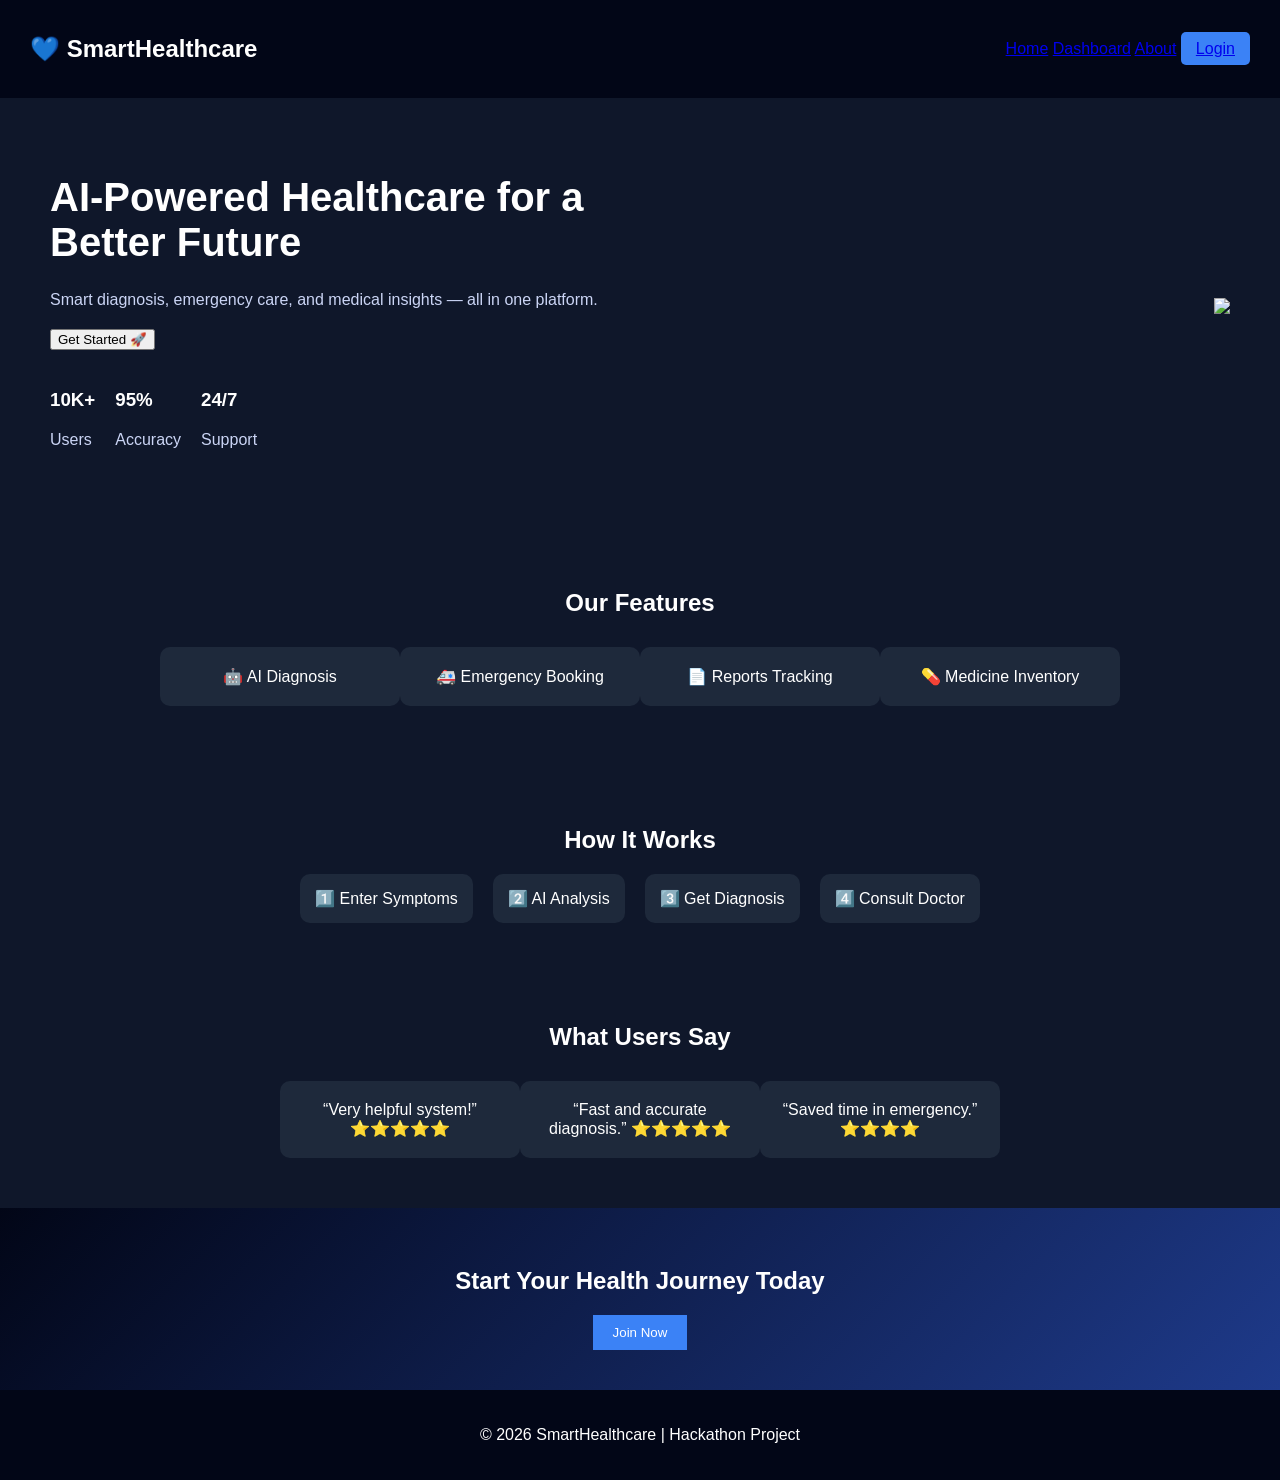
==== index.html @ 264e0e84 "push into github" ====
<!DOCTYPE html>
<html>
<head>
  <title>Smart Healthcare</title>
  <link rel="stylesheet" href="style.css">
</head>

<body>

<!-- NAVBAR -->
<div class="navbar">
  <h2>💙 SmartHealthcare</h2>
  <div>
    <a href="index.html">Home</a>
    <a href="dashboard.html">Dashboard</a>
    <a href="about.html">About</a>
    <a href="login.html" class="login-btn">Login</a>
  </div>
</div>

<!-- HERO -->
<div class="hero">

  <div class="hero-left">
    <h1>AI-Powered Healthcare for a Better Future</h1>
    <p>Smart diagnosis, emergency care, and medical insights — all in one platform.</p>

    <button onclick="window.location.href='login.html'">Get Started 🚀</button>

    <!-- STATS -->
    <div class="stats">
      <div><h3>10K+</h3><p>Users</p></div>
      <div><h3>95%</h3><p>Accuracy</p></div>
      <div><h3>24/7</h3><p>Support</p></div>
    </div>

  </div>

  <div class="hero-right">
    <img src="hc image2.png">
  </div>

</div>

<!-- FEATURES -->
<div class="features">

  <h2>Our Features</h2>

  <div class="cards">
    <div class="card">🤖 AI Diagnosis</div>
    <div class="card">🚑 Emergency Booking</div>
    <div class="card">📄 Reports Tracking</div>
    <div class="card">💊 Medicine Inventory</div>
  </div>

</div>

<!-- HOW IT WORKS -->
<div class="how">

  <h2>How It Works</h2>

  <div class="steps">
    <div class="step">1️⃣ Enter Symptoms</div>
    <div class="step">2️⃣ AI Analysis</div>
    <div class="step">3️⃣ Get Diagnosis</div>
    <div class="step">4️⃣ Consult Doctor</div>
  </div>

</div>

<!-- TESTIMONIALS -->
<div class="testimonials">

  <h2>What Users Say</h2>

  <div class="cards">
    <div class="card">“Very helpful system!” ⭐⭐⭐⭐⭐</div>
    <div class="card">“Fast and accurate diagnosis.” ⭐⭐⭐⭐⭐</div>
    <div class="card">“Saved time in emergency.” ⭐⭐⭐⭐</div>
  </div>

</div>

<!-- CTA -->
<div class="cta">
  <h2>Start Your Health Journey Today</h2>
  <button onclick="window.location.href='login.html'">Join Now</button>
</div>

<!-- FOOTER -->
<div class="footer">
  <p>© 2026 SmartHealthcare | Hackathon Project</p>
</div>

</body>
</html>
---- style.css ----
body {
  margin: 0;
  font-family: Arial;
  background: #0f172a;
  color: white;
  background-image: url("hc\ image2.png");
}

/* NAVBAR */
.navbar {
  display: flex;
  justify-content: space-between;
  padding: 20px;
  background: #020617;
}

.logo {
  font-weight: bold;
}

.nav-links a {
  margin: 10px;
  color: white;
  text-decoration: none;
}

.login-btn {
  background: #3b82f6;
  padding: 8px 15px;
  border-radius: 5px;
}

/* HERO */
.hero {
  display: flex;
  align-items: center;
  justify-content: space-between;
  padding: 50px;
}

/* LEFT */
.hero-left {
  max-width: 50%;
}

.hero-left h1 {
  font-size: 40px;
}

.hero-left span {
  color: #3b82f6;
}

.hero-left p {
  margin: 20px 0;
  color: #cbd5f5;
}

/* BUTTONS */
.hero-buttons button {
    
  padding: 10px 20px;
  margin-right: 10px;
  background: #f12603;
  border: none;
  color: rgb(4, 44, 241);
  cursor: pointer;
}

.secondary {
  background: transparent;
  border: 1px solid white;
}

/* RIGHT IMAGE */
.hero-right img {
  width: 400px;
}

/* FEATURES */
.features {
  text-align: center;
  padding: 50px;
}

.cards {
  display: flex;
  justify-content: center;
  flex-wrap: wrap;
}

.card {
  background: #1e293b;
  padding: 20px;
  margin: 15px;
  border-radius: 10px;
  width: 200px;
}
.login-body {
  background: linear-gradient(135deg, #020617, #1e3a8a);
  height: 100vh;
  display: flex;
  justify-content: center;
  align-items: center;
}

.login-card {
  background: rgba(255,255,255,0.1);
  padding: 30px;
  border-radius: 15px;
  backdrop-filter: blur(10px);
  text-align: center;
  width: 300px;
}

.login-card input,
.login-card select {
  width: 100%;
  padding: 10px;
  margin: 10px 0;
  border-radius: 5px;
  border: none;
}

.login-card button {
  width: 100%;
  padding: 10px;
  background: #3b82f6;
  border: none;
  color: white;
  cursor: pointer;
}
/* SIDEBAR */
.sidebar {
  position: fixed;
  width: 200px;
  height: 100%;
  background: #020617;
  padding: 20px;
}

.sidebar a {
  display: block;
  margin: 15px 0;
  cursor: pointer;
}

.sidebar button {
  margin-top: 20px;
  padding: 10px;
  background: red;
  border: none;
  color: white;
}

/* MAIN */
.main {
  margin-left: 220px;
  padding: 20px;
}

/* CARDS */
.card {
  background: #1e293b;
  padding: 20px;
  border-radius: 10px;
  margin: 10px 0;
}

/* SECTIONS */
.section {
  display: none;
}

.section.active {
  display: block;
}

/* CHATBOT */
.chatbot {
  position: fixed;
  right: 0;
  top: 0;
  width: 250px;
  height: 100%;
  background: #111827;
  display: flex;
  flex-direction: column;
}

.chat-header {
  padding: 10px;
  background: #1e293b;
}

.chat-messages {
  flex: 1;
  padding: 10px;
  overflow-y: auto;
}

.chat-input {
  display: flex;
}

.chat-input input {
  flex: 1;
  padding: 10px;
}
/* ABOUT HERO */
.about-hero {
  text-align: center;
  padding: 50px;
  background: linear-gradient(135deg, #020617, #1e3a8a);
}

/* CONTENT */
.about-content {
  display: flex;
  flex-wrap: wrap;
  justify-content: center;
  padding: 20px;
}

.about-card {
  background: #1e293b;
  margin: 15px;
  padding: 20px;
  border-radius: 10px;
  width: 250px;
}

/* FEATURES */
.about-features {
  text-align: center;
  padding: 40px;
}

/* FOOTER */
.footer {
  text-align: center;
  padding: 20px;
  background: #020617;
}
 #loader {
  position: fixed;
  width: 100%;
  height: 100%;
  background: #020617;
  display: flex;
  justify-content: center;
  align-items: center;
  z-index: 999;
}
button:hover {
  box-shadow: 0 0 20px #3b82f6;
}
.chatbot {
  position: fixed;
  right: 0;
  top: 0;
  width: 310px;
  height: 100%;
  background: #111827;
  display: flex;
  flex-direction: column;
}

.chat-header {
  text-align: center;
  font-family: Georgia, 'Times New Roman', Times, serif;
  text-transform: uppercase;
  padding: 10px;
  background: blue;
}

.chat-messages {
  flex: 1;
  padding: 10px;
  overflow-y: auto;
}

.chat-input {
  display: flex;
}

.chat-input input {
  flex: 1;
  padding: 10px;
}

.chat-input button {
  padding: 10px;
}
.chat-messages {
  word-wrap: break-word;
  overflow-wrap: break-word;
}

/* STATS */
.stats {
  display: flex;
  gap: 20px;
  margin-top: 20px;
}

/* HOW */
.how {
  text-align: center;
  padding: 40px;
}

.steps {
  display: flex;
  justify-content: center;
  gap: 20px;
}

.step {
  background: #1e293b;
  padding: 15px;
  border-radius: 10px;
}

/* TESTIMONIALS */
.testimonials {
  text-align: center;
  padding: 40px;
}

/* CTA */
.cta {
  text-align: center;
  padding: 40px;
  background: linear-gradient(135deg, #020617, #1e3a8a);
}

.cta button {
  padding: 10px 20px;
  background: #3b82f6;
  border: none;
  color: white;
}

/* FOOTER */
.footer {
  text-align: center;
  padding: 20px;
  background: #020617;
}
/* STATS BOX */
.stats-box {
  display: flex;
  gap: 15px;
  margin: 15px 0;
}

.stat {
  background: #1e293b;
  padding: 15px;
  border-radius: 10px;
}

/* TABLE */
table {
  width: 100%;
  border-collapse: collapse;
}

table, th, td {
  border: 1px solid white;
  padding: 10px;
}
/* NAVBAR */
.navbar {
  display: flex;
  justify-content: space-between;
  align-items: center;
  padding: 15px 30px;
  background: #020617;
}
/* NAVBAR */
.navbar {
  display: flex;
  justify-content: space-between;
  align-items: center;
  padding: 15px 30px;
  background: #020617;
}


/* HOVER EFFECT */
.nav-btn:hover {
  background: #3b82f6;
  transform: scale(1.05);
}

/* LOGIN SPECIAL */
.highlight {
  background: linear-gradient(45deg, #3b82f6, #06b6d4);
}
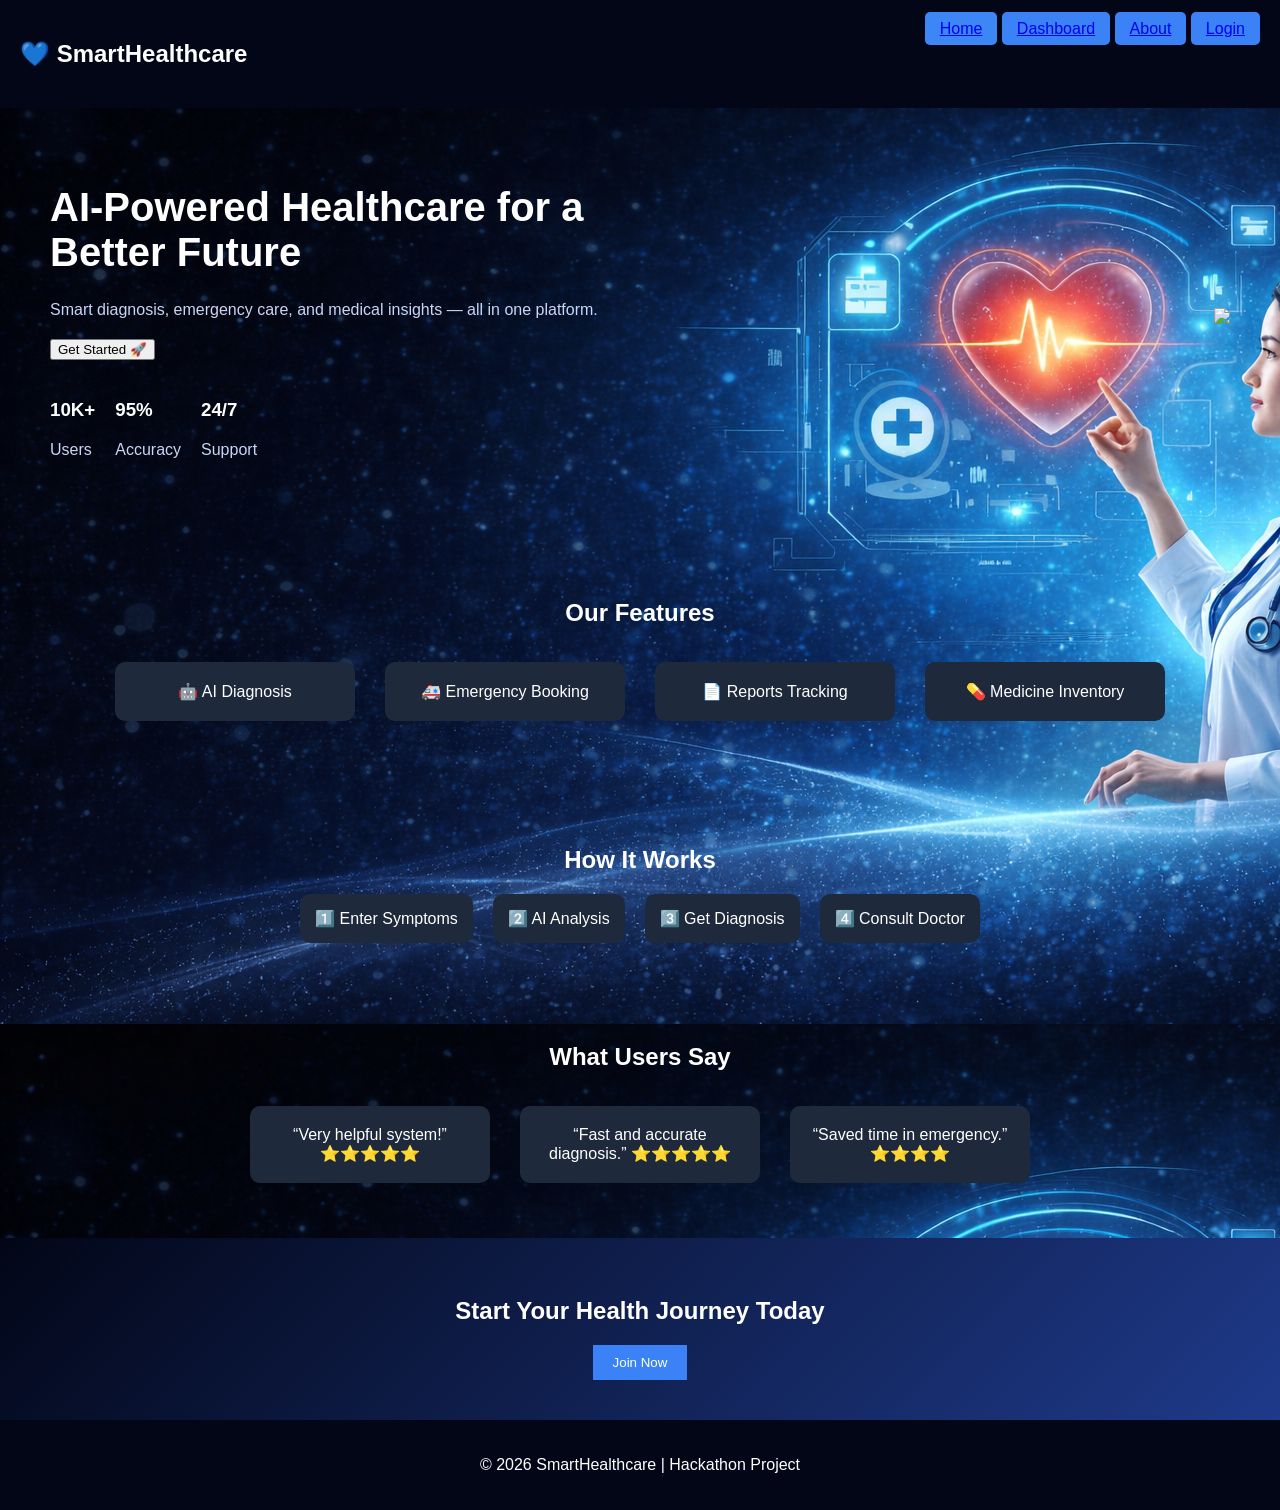
==== commit 08588472: "comm" ====
--- a/index.html
+++ b/index.html
@@ -4,6 +4,7 @@
 <html>
 <head>
   <title>Smart Healthcare</title>
+  <link href="https://fonts.googleapis.com/css2?family=Poppins:wght@300;500;700&display=swap" rel="stylesheet">
   <link rel="stylesheet" href="style.css">
 </head>
 
@@ -13,9 +14,9 @@
 <div class="navbar">
   <h2>💙 SmartHealthcare</h2>
   <div>
-    <a href="index.html">Home</a>
-    <a href="dashboard.html">Dashboard</a>
-    <a href="about.html">About</a>
+    <a href="index.html" class="home-btn">Home</a>
+    <a href="dashboard.html" class="dashboard-btn">Dashboard</a>
+    <a href="about.html" class="about-btn">About</a>
     <a href="login.html" class="login-btn">Login</a>
   </div>
 </div>
@@ -39,7 +40,7 @@
   </div>
 
   <div class="hero-right">
-    <img src="hc image2.png">
+    <img src="hc-image2.png">
   </div>
 
 </div>
--- a/style.css
+++ b/style.css
@@ -22,6 +22,23 @@
   margin: 10px;
   color: white;
   text-decoration: none;
+}
+.home-btn{
+    background: hsl(216, 91%, 60%);
+  padding: 8px 15px;
+  border-radius: 5px;
+}
+
+.dashboard-btn {
+  background: #3b82f6;
+  padding: 8px 15px;
+  border-radius: 5px;
+}
+
+.about-btn{
+    background: #3b82f6;
+  padding: 8px 15px;
+  border-radius: 5px;
 }
 
 .login-btn {
@@ -157,14 +174,6 @@
 .main {
   margin-left: 220px;
   padding: 20px;
-}
-
-/* CARDS */
-.card {
-  background: #1e293b;
-  padding: 20px;
-  border-radius: 10px;
-  margin: 10px 0;
 }
 
 /* SECTIONS */
@@ -371,22 +380,6 @@
   border: 1px solid white;
   padding: 10px;
 }
-/* NAVBAR */
-.navbar {
-  display: flex;
-  justify-content: space-between;
-  align-items: center;
-  padding: 15px 30px;
-  background: #020617;
-}
-/* NAVBAR */
-.navbar {
-  display: flex;
-  justify-content: space-between;
-  align-items: center;
-  padding: 15px 30px;
-  background: #020617;
-}
 
 
 /* HOVER EFFECT */
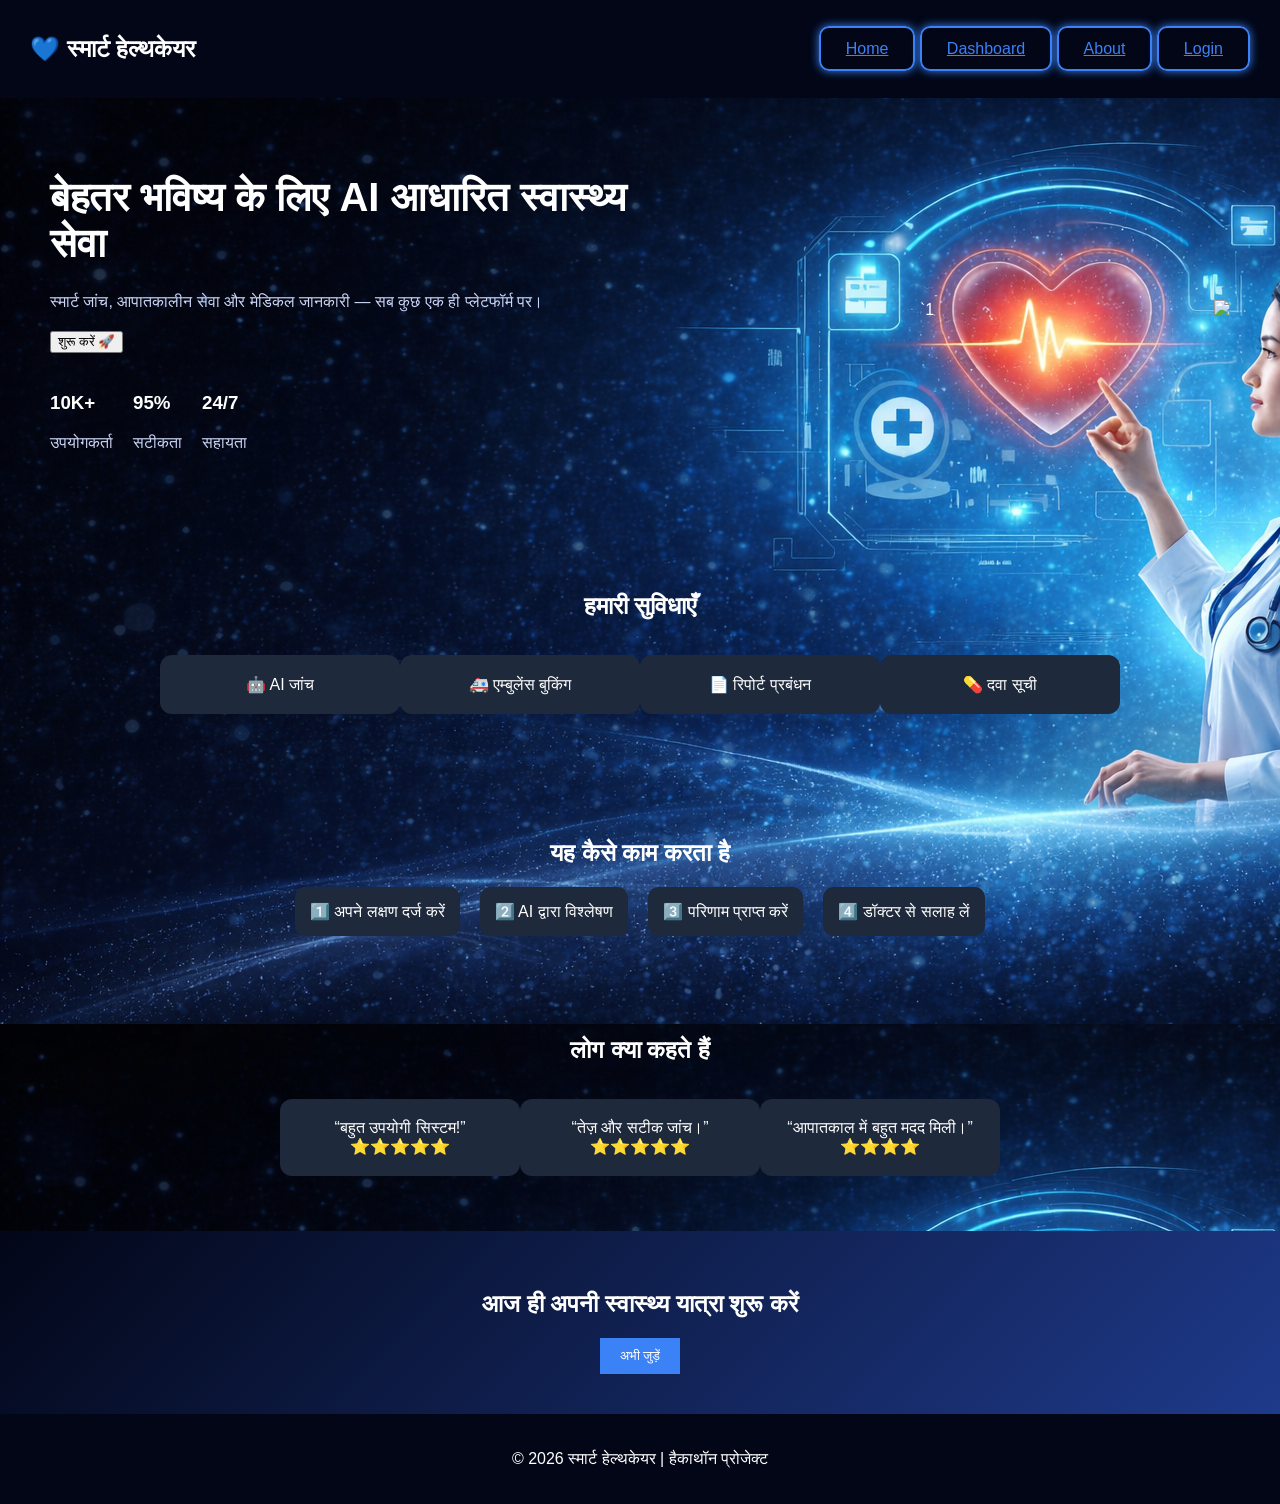
==== commit b56121a4: "commmit" ====
--- a/index.html
+++ b/index.html
@@ -1,10 +1,7 @@
-
-
 <!DOCTYPE html>
 <html>
 <head>
-  <title>Smart Healthcare</title>
-  <link href="https://fonts.googleapis.com/css2?family=Poppins:wght@300;500;700&display=swap" rel="stylesheet">
+  <title>स्मार्ट हेल्थकेयर</title>
   <link rel="stylesheet" href="style.css">
 </head>
 
@@ -12,12 +9,12 @@
 
 <!-- NAVBAR -->
 <div class="navbar">
-  <h2>💙 SmartHealthcare</h2>
+  <h2>💙 स्मार्ट हेल्थकेयर</h2>
   <div>
-    <a href="index.html" class="home-btn">Home</a>
-    <a href="dashboard.html" class="dashboard-btn">Dashboard</a>
-    <a href="about.html" class="about-btn">About</a>
-    <a href="login.html" class="login-btn">Login</a>
+   <a href="index.html" class="btn-neon">Home</a>
+    <a href="dashboard.html" class="btn-neon">Dashboard</a>
+    <a href="about.html" class="btn-neon">About</a>
+    <a href="login.html" class="btn-neon">Login</a>
   </div>
 </div>
 
@@ -25,20 +22,20 @@
 <div class="hero">
 
   <div class="hero-left">
-    <h1>AI-Powered Healthcare for a Better Future</h1>
-    <p>Smart diagnosis, emergency care, and medical insights — all in one platform.</p>
+    <h1>बेहतर भविष्य के लिए AI आधारित स्वास्थ्य सेवा</h1>
+    <p>स्मार्ट जांच, आपातकालीन सेवा और मेडिकल जानकारी — सब कुछ एक ही प्लेटफॉर्म पर।</p>
 
-    <button onclick="window.location.href='login.html'">Get Started 🚀</button>
+    <button onclick="window.location.href='login.html'">शुरू करें 🚀</button>
 
     <!-- STATS -->
     <div class="stats">
-      <div><h3>10K+</h3><p>Users</p></div>
-      <div><h3>95%</h3><p>Accuracy</p></div>
-      <div><h3>24/7</h3><p>Support</p></div>
+      <div><h3>10K+</h3><p>उपयोगकर्ता</p></div>
+      <div><h3>95%</h3><p>सटीकता</p></div>
+      <div><h3>24/7</h3><p>सहायता</p></div>
     </div>
 
   </div>
-
+`1  
   <div class="hero-right">
     <img src="hc-image2.png">
   </div>
@@ -48,13 +45,13 @@
 <!-- FEATURES -->
 <div class="features">
 
-  <h2>Our Features</h2>
+  <h2>हमारी सुविधाएँ</h2>
 
   <div class="cards">
-    <div class="card">🤖 AI Diagnosis</div>
-    <div class="card">🚑 Emergency Booking</div>
-    <div class="card">📄 Reports Tracking</div>
-    <div class="card">💊 Medicine Inventory</div>
+    <div class="card">🤖 AI जांच</div>
+    <div class="card">🚑 एम्बुलेंस बुकिंग</div>
+    <div class="card">📄 रिपोर्ट प्रबंधन</div>
+    <div class="card">💊 दवा सूची</div>
   </div>
 
 </div>
@@ -62,13 +59,13 @@
 <!-- HOW IT WORKS -->
 <div class="how">
 
-  <h2>How It Works</h2>
+  <h2>यह कैसे काम करता है</h2>
 
   <div class="steps">
-    <div class="step">1️⃣ Enter Symptoms</div>
-    <div class="step">2️⃣ AI Analysis</div>
-    <div class="step">3️⃣ Get Diagnosis</div>
-    <div class="step">4️⃣ Consult Doctor</div>
+    <div class="step">1️⃣ अपने लक्षण दर्ज करें</div>
+    <div class="step">2️⃣ AI द्वारा विश्लेषण</div>
+    <div class="step">3️⃣ परिणाम प्राप्त करें</div>
+    <div class="step">4️⃣ डॉक्टर से सलाह लें</div>
   </div>
 
 </div>
@@ -76,26 +73,53 @@
 <!-- TESTIMONIALS -->
 <div class="testimonials">
 
-  <h2>What Users Say</h2>
+  <h2>लोग क्या कहते हैं</h2>
 
   <div class="cards">
-    <div class="card">“Very helpful system!” ⭐⭐⭐⭐⭐</div>
-    <div class="card">“Fast and accurate diagnosis.” ⭐⭐⭐⭐⭐</div>
-    <div class="card">“Saved time in emergency.” ⭐⭐⭐⭐</div>
+    <div class="card">“बहुत उपयोगी सिस्टम!” ⭐⭐⭐⭐⭐</div>
+    <div class="card">“तेज़ और सटीक जांच।” ⭐⭐⭐⭐⭐</div>
+    <div class="card">“आपातकाल में बहुत मदद मिली।” ⭐⭐⭐⭐</div>
   </div>
 
 </div>
 
 <!-- CTA -->
 <div class="cta">
-  <h2>Start Your Health Journey Today</h2>
-  <button onclick="window.location.href='login.html'">Join Now</button>
+  <h2>आज ही अपनी स्वास्थ्य यात्रा शुरू करें</h2>
+  <button onclick="window.location.href='login.html'">अभी जुड़ें</button>
 </div>
 
 <!-- FOOTER -->
 <div class="footer">
-  <p>© 2026 SmartHealthcare | Hackathon Project</p>
+  <p>© 2026 स्मार्ट हेल्थकेयर | हैकाथॉन प्रोजेक्ट</p>
 </div>
 
 </body>
-</html>+</html>
+
+
+
+
+
+
+
+
+
+
+
+
+
+
+
+
+
+
+
+
+
+
+
+
+
+
+
--- a/style.css
+++ b/style.css
@@ -23,22 +23,21 @@
   color: white;
   text-decoration: none;
 }
-.home-btn{
-    background: hsl(216, 91%, 60%);
-  padding: 8px 15px;
-  border-radius: 5px;
-}
-
-.dashboard-btn {
+.btn-neon {
+  padding: 12px 25px;
+  background: #020617;
+  color: #3b82f6;
+  border: 2px solid #3b82f6;
+  border-radius: 10px;
+
+  box-shadow: 0 0 10px #3b82f6;
+  transition: 0.3s;
+}
+
+.btn-neon:hover {
   background: #3b82f6;
-  padding: 8px 15px;
-  border-radius: 5px;
-}
-
-.about-btn{
-    background: #3b82f6;
-  padding: 8px 15px;
-  border-radius: 5px;
+  color: white;
+  box-shadow: 0 0 20px #3b82f6, 0 0 40px #3b82f6;
 }
 
 .login-btn {
@@ -176,6 +175,14 @@
   padding: 20px;
 }
 
+/* CARDS */
+.card {
+  background: #1e293b;
+  padding: 20px;
+  border-radius: 10px;
+  margin: 10px 0;
+}
+
 /* SECTIONS */
 .section {
   display: none;
@@ -380,6 +387,22 @@
   border: 1px solid white;
   padding: 10px;
 }
+/* NAVBAR */
+.navbar {
+  display: flex;
+  justify-content: space-between;
+  align-items: center;
+  padding: 15px 30px;
+  background: #020617;
+}
+/* NAVBAR */
+.navbar {
+  display: flex;
+  justify-content: space-between;
+  align-items: center;
+  padding: 15px 30px;
+  background: #020617;
+}
 
 
 /* HOVER EFFECT */
@@ -391,4 +414,10 @@
 /* LOGIN SPECIAL */
 .highlight {
   background: linear-gradient(45deg, #3b82f6, #06b6d4);
+}
+.card {
+  background: #1e293b;
+  padding: 20px;
+  margin: 15px 0;
+  border-radius: 12px;
 }
